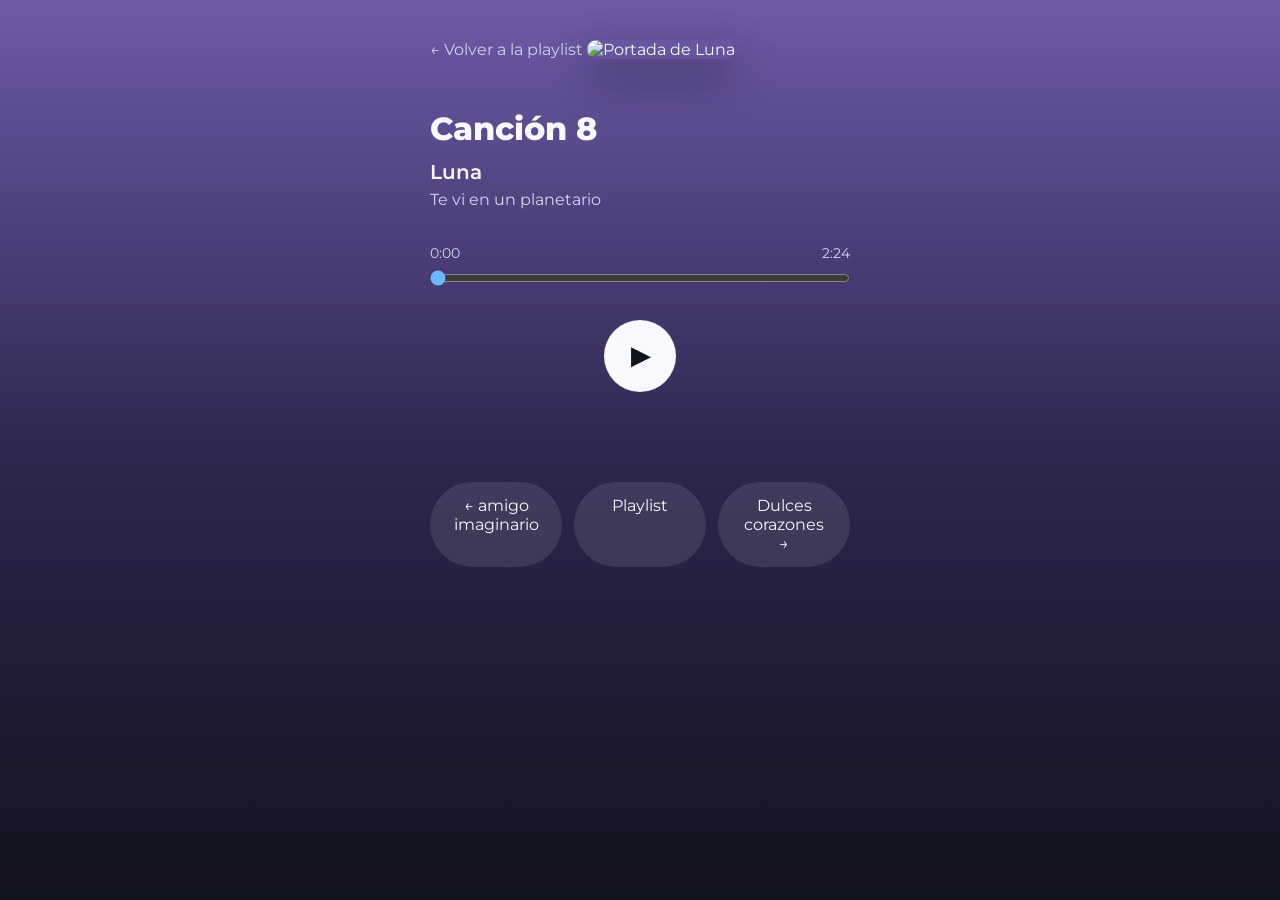
==== src/pages/carta8.html @ 4a6fb6ef "Add files via upload" ====
<!DOCTYPE html>
<html lang="es">
<head>

    <meta charset="UTF-8">
    <meta name="viewport" content="width=device-width, initial-scale=1.0">

    <title>Canción 8</title>

    <link rel="stylesheet" href="../css/player.css">

    <link href="https://fonts.googleapis.com/css2?family=Montserrat:wght@400;500;600;700;800&display=swap" rel="stylesheet">

</head>

<body>

<main class="player">

    <a href="../../index.html" class="back-button">

        ← Volver a la playlist

    </a>

    <img
        src="../../assets/images/Album8.jpg"
        alt="Portada de Luna"
        class="album-cover"
    >

    <section class="song-info">

        <h1>Canción 8</h1>

        <h2>Luna</h2>

        <p>Te vi en un planetario</p>

    </section>

    <section class="player-controls">

        <div class="time">

            <span id="currentTime">0:00</span>

            <span id="duration">2:24</span>

        </div>

        <input
            type="range"
            id="progress"
            value="0"
            min="0"
            max="100"
        >

        <button
            id="playMusic"
            class="play-button">

            ▶

        </button>

        <audio id="music">

            <source
                src="../../assets/music/Cancion8.mp3"
                type="audio/mpeg">

            Tu navegador no soporta audio HTML5.

        </audio>

    </section>

    <section class="interactive-area">

        <!-- Próximamente -->

    </section>

    <div class="navigation-buttons">

        <a href="carta7.html" class="nav-button">

            ← amigo imaginario

        </a>

        <a href="../../index.html" class="nav-button">

            Playlist

        </a>

        <a href="carta9.html" class="nav-button">

            Dulces corazones →

        </a>

    </div>

</main>

<script src="../js/theme.js"></script>

<script>

setTheme({

    "bg-top":"#6F5AA8",

    "bg-middle":"#2E274F",

    "bg-bottom":"#11131D",

    "text":"#F8F9FF",

    "subtext":"#D6D4F2",

    "accent":"#6AB8FF",

    "button":"#F8F9FF",

    "button-text":"#11131D",

    "card":"rgba(34,35,61,.55)",

    "card-hover":"rgba(55,56,91,.78)",

    "navigation":"rgba(248,249,255,.10)",

    "navigation-hover":"rgba(248,249,255,.22)",

    "paper-opacity":"0",

    "paper-contrast":"1"

});

</script>

<script src="../js/player.js"></script>

</body>
</html>
---- src/css/player.css ----
/* ==========================================
   TEMA DINÁMICO
========================================== */

:root{

    /* Fondo */

    --bg-top:#121212;
    --bg-middle:#121212;
    --bg-bottom:#000000;

    /* Texto */

    --text:#FFFFFF;
    --subtext:#CFCFCF;

    /* Color principal */

    --accent:#1DB954;

    /* Botón Play */

    --button:#FFFFFF;
    --button-text:#000000;

    /* Tarjetas */

    --card:rgba(255,255,255,.06);
    --card-hover:rgba(255,255,255,.10);

    /* Navegación */

    --navigation:rgba(255,255,255,.08);
    --navigation-hover:rgba(255,255,255,.14);

    /* Portada */

    --cover-radius:18px;

    --cover-shadow:
        0 18px 45px rgba(0,0,0,.45);

    /*efectos*/
    --paper-opacity:0;
    --paper-contrast:1;

}

/* ==========================================
   RESET
========================================== */

*{

    margin:0;
    padding:0;
    box-sizing:border-box;

}

html{

    scroll-behavior:smooth;

}

/* ==========================================
   BODY
========================================== */

body{

    font-family:"Montserrat",sans-serif;

    background:
    linear-gradient(
        180deg,
        var(--bg-top),
        var(--bg-middle),
        var(--bg-bottom)
    );

    color:var(--text);

    min-height:100vh;

    display:flex;

    justify-content:center;

    padding:40px 20px;

    position:relative;

    overflow-x:hidden;

}

/* ==========================================
   TEXTURA PAPEL / FANZINE
========================================== */

body::before{

    content:"";

    position:fixed;

    inset:0;

    pointer-events:none;

    opacity:var(--paper-opacity);

    background:

    radial-gradient(circle at 20% 20%,
    rgba(255,255,255,.10) 0,
    transparent 2px),

    radial-gradient(circle at 80% 40%,
    rgba(0,0,0,.06) 0,
    transparent 2px),

    radial-gradient(circle at 30% 70%,
    rgba(255,255,255,.08) 0,
    transparent 1px),

    radial-gradient(circle at 60% 80%,
    rgba(0,0,0,.05) 0,
    transparent 2px);

    background-size:

        140px 140px,
        170px 170px,
        110px 110px,
        190px 190px;

    mix-blend-mode:overlay;

    filter:contrast(var(--paper-contrast));

    z-index:-1;

}

/* ==========================================
   CONTENEDOR
========================================== */

.player{

    width:min(420px,100%);

    animation:fadeIn .8s ease;

}

/* ==========================================
   BOTÓN VOLVER
========================================== */

.back-button{

    display:inline-block;

    color:var(--text);

    text-decoration:none;

    margin-bottom:25px;

    opacity:.75;

    transition:.25s;

}

.back-button:hover{

    opacity:1;

    transform:translateX(-3px);

}

/* ==========================================
   PORTADA
========================================== */

.album-cover{

    width:100%;

    border-radius:var(--cover-radius);

    box-shadow:var(--cover-shadow);

    transition:.35s;

}

.album-cover:hover{

    transform:scale(1.02);

}

/* ==========================================
   INFORMACIÓN
========================================== */

.song-info{

    margin-top:25px;

}

.song-info h1{

    font-size:2rem;

    font-weight:800;

}

.song-info h2{

    margin-top:12px;

    font-size:1.25rem;

    font-weight:600;

}

.song-info p{

    margin-top:6px;

    color:var(--subtext);

}

/* ==========================================
   REPRODUCTOR
========================================== */

.player-controls{

    margin-top:35px;

}

/* ==========================================
   TIEMPOS
========================================== */

.time{

    display:flex;

    justify-content:space-between;

    font-size:.9rem;

    color:var(--subtext);

    margin-bottom:8px;

}

/* ==========================================
   BARRA
========================================== */

#progress{

    width:100%;

    cursor:pointer;

    accent-color:var(--accent);

}

/* ==========================================
   BOTÓN PLAY
========================================== */

.play-button{

    width:72px;
    height:72px;

    border:none;

    border-radius:50%;

    background:var(--button);

    color:var(--button-text);

    font-size:1.5rem;

    font-weight:bold;

    display:flex;
    justify-content:center;
    align-items:center;

    margin:30px auto;

    cursor:pointer;

    transition:
        transform .25s,
        background .25s,
        color .25s;

}

.play-button:hover{

    transform:scale(1.08);

}

.play-button:active{

    transform:scale(.96);

}

/* ==========================================
   ZONA INTERACTIVA
========================================== */

.interactive-area{

    margin-top:40px;

    display:flex;

    flex-direction:column;

    gap:18px;

}

/* ==========================================
   BOTONES INTERACTIVOS
========================================== */

.interaction{

    background:var(--card);

    border:1px solid rgba(255,255,255,.08);

    color:var(--text);

    border-radius:16px;

    padding:18px;

    cursor:pointer;

    transition:
        background .30s,
        transform .30s;

}

.interaction:hover{

    background:var(--card-hover);

    transform:translateY(-2px);

}

/* ==========================================
   NAVEGACIÓN
========================================== */

.navigation-buttons{

    display:flex;

    justify-content:space-between;

    gap:12px;

    margin-top:50px;

}

.nav-button{

    flex:1;

    text-align:center;

    text-decoration:none;

    color:var(--text);

    background:var(--navigation);

    border-radius:999px;

    padding:14px 20px;

    transition:
        background .25s,
        transform .25s;

}

.nav-button:hover{

    background:var(--navigation-hover);

    transform:translateY(-2px);

}

/* ==========================================
   ANIMACIÓN
========================================== */

@keyframes fadeIn{

    from{

        opacity:0;

        transform:translateY(20px);

    }

    to{

        opacity:1;

        transform:translateY(0);

    }

}

/* ==========================================
   RESPONSIVE
========================================== */

@media(max-width:600px){

    body{

        padding:20px;

    }

    .song-info h1{

        font-size:1.7rem;

    }

    .play-button{

        width:64px;
        height:64px;

    }

}

/* ==========================================
   MODAL
========================================== */

.lock-modal{

    position:fixed;

    inset:0;

    background:rgba(0,0,0,.72);

    backdrop-filter:blur(8px);

    display:flex;

    justify-content:center;

    align-items:center;

    opacity:0;

    visibility:hidden;

    transition:.35s;

    z-index:999;

}

.lock-modal.show{

    opacity:1;

    visibility:visible;

}

.lock-card{

    width:min(420px,90%);

    background:#181818;

    border-radius:24px;

    padding:40px;

    text-align:center;

    box-shadow:0 25px 70px rgba(0,0,0,.55);

    animation:popup .35s ease;

}

.lock-icon{

    font-size:60px;

    margin-bottom:20px;

}

.lock-card h2{

    margin-bottom:10px;

}

.lock-card p{

    color:#cfcfcf;

    line-height:1.6;

}

.lock-card input{

    width:100%;

    margin-top:30px;

    padding:15px;

    border:none;

    border-radius:12px;

    background:#2b2b2b;

    color:white;

    font-size:1rem;

    outline:none;

    transition:.25s;

}

.lock-card input:focus{

    background:#343434;

}

.lock-card button{

    margin-top:20px;

    width:100%;

    border:none;

    border-radius:999px;

    padding:15px;

    background:var(--accent);

    color:white;

    font-weight:700;

    cursor:pointer;

    transition:.25s;

}

.lock-card button:hover{

    transform:scale(1.02);

}

#lockError{

    color:#ff6b6b;

    margin-top:15px;

    min-height:20px;

}

@keyframes popup{

    from{

        transform:translateY(20px) scale(.95);

        opacity:0;

    }

    to{

        transform:none;

        opacity:1;

    }

}

.shake{

    animation:shake .35s;

}

@keyframes shake{

    0%{transform:translateX(0);}
    20%{transform:translateX(-6px);}
    40%{transform:translateX(6px);}
    60%{transform:translateX(-4px);}
    80%{transform:translateX(4px);}
    100%{transform:translateX(0);}

}
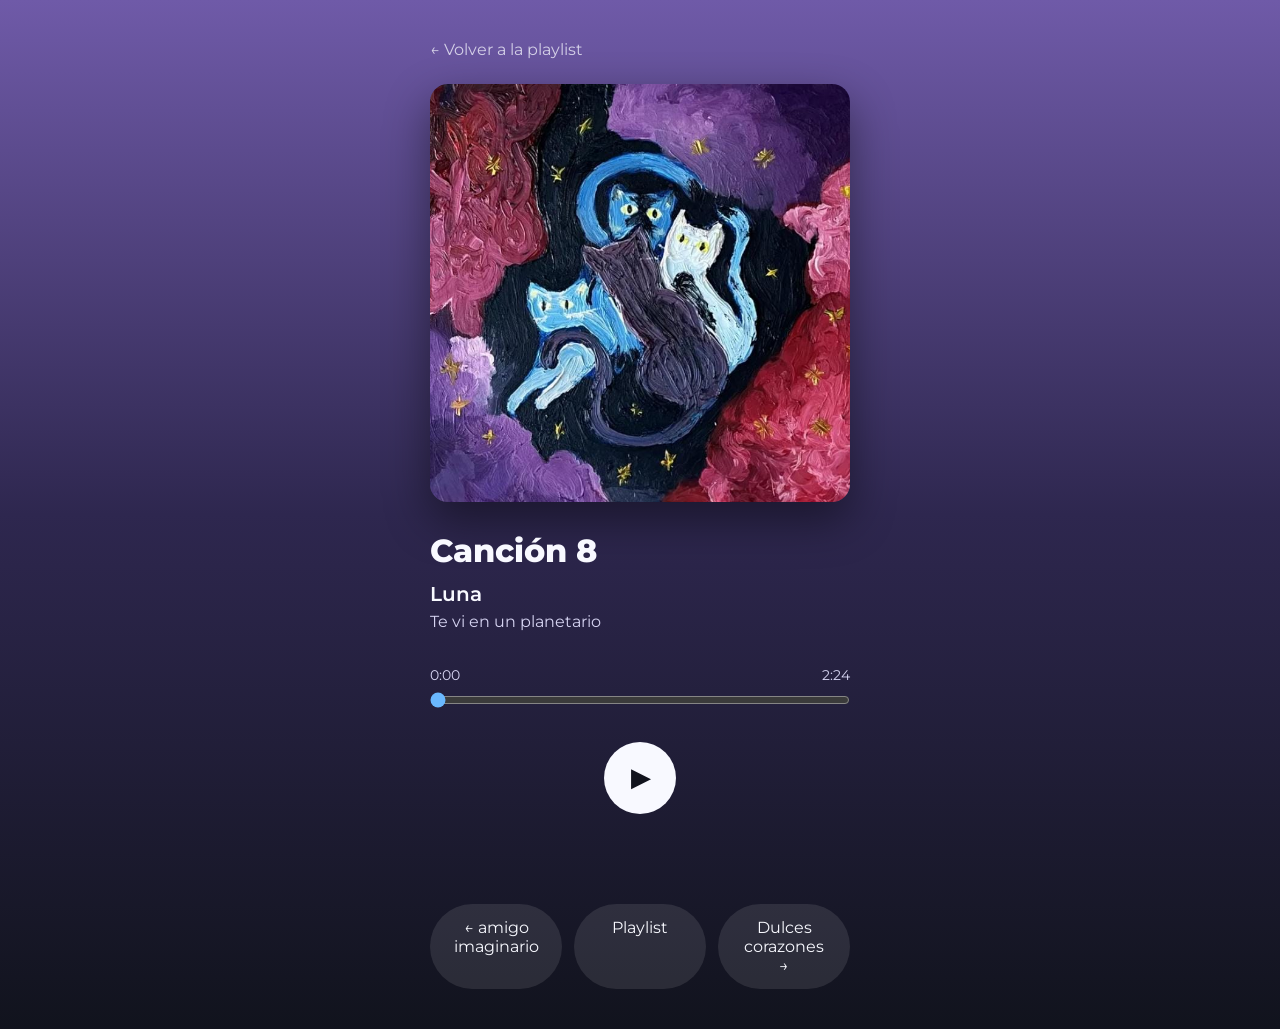
==== commit 1fd81f58: "Update audio source file in carta8.html" ====
--- a/src/pages/carta8.html
+++ b/src/pages/carta8.html
@@ -68,7 +68,7 @@
         <audio id="music">
 
             <source
-                src="../../assets/music/Cancion8.mp3"
+                src="../../assets/music/Luna - Te vi en un planetario __ Letra (Sub. ES_EN) - Vaphely Mori.mp3"
                 type="audio/mpeg">
 
             Tu navegador no soporta audio HTML5.
@@ -148,4 +148,4 @@
 <script src="../js/player.js"></script>
 
 </body>
-</html>+</html>
